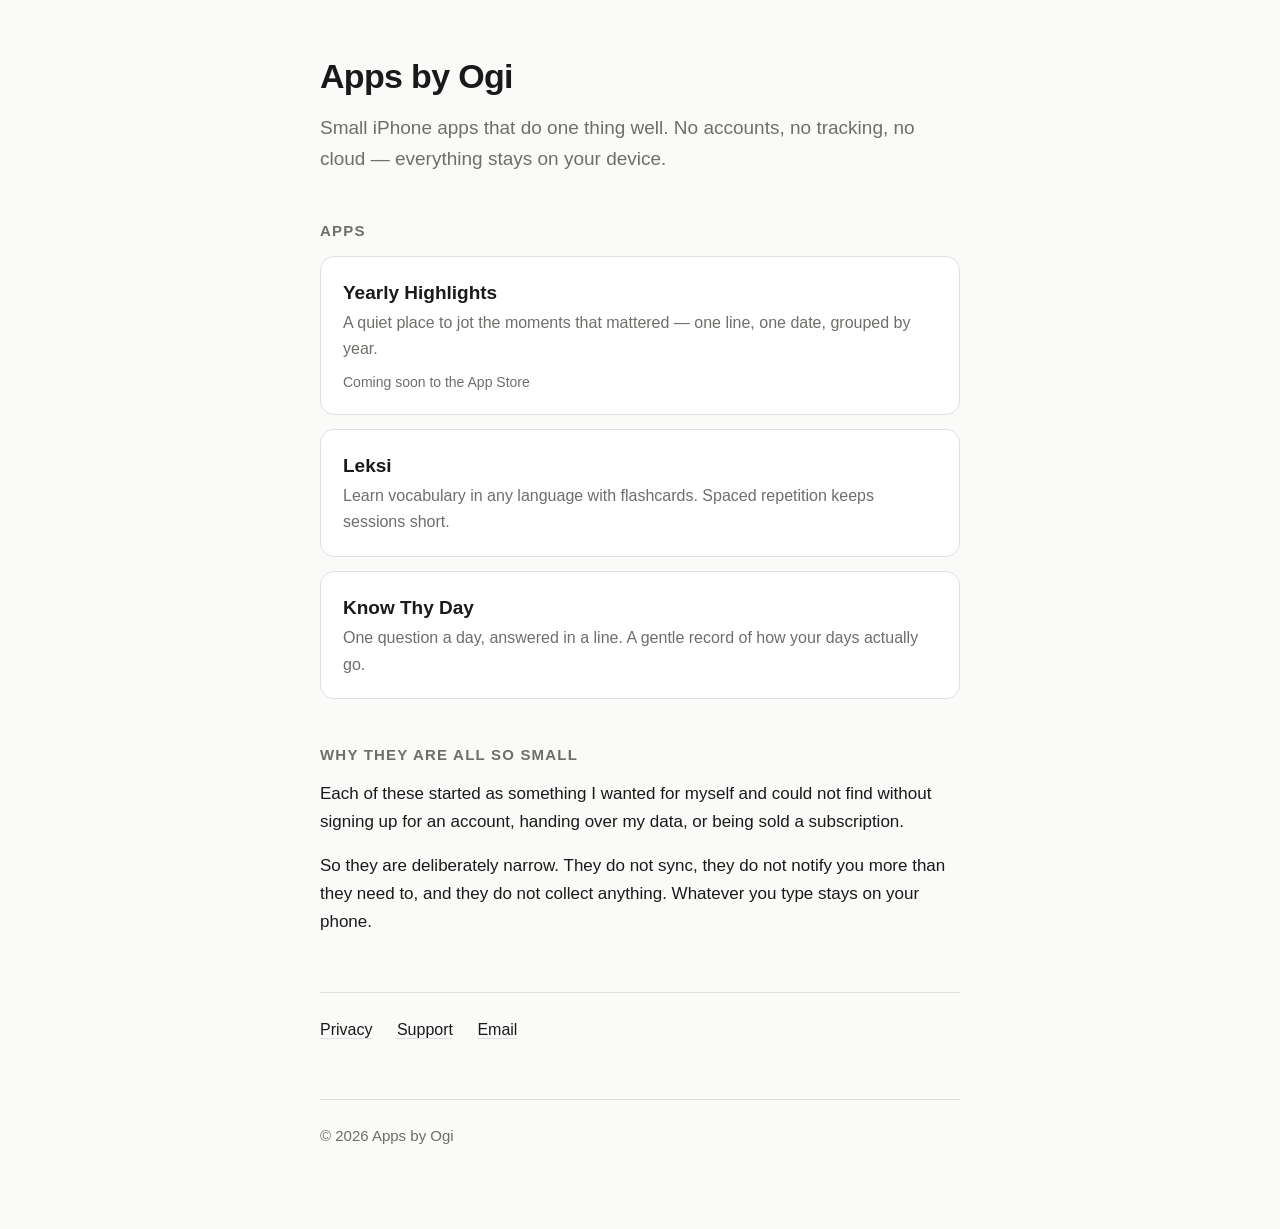
==== index.html @ 2ab4ef2c "Add the Apps by Ogi site Three static pages served from GitHub Pages, no build step:  - index.html  " ====
<!DOCTYPE html>
<html lang="en">
<head>
<meta charset="utf-8">
<meta name="viewport" content="width=device-width, initial-scale=1">
<title>Apps by Ogi</title>
<meta name="description" content="Small, private iPhone apps that do one thing well. No accounts, no tracking, no cloud.">
<link rel="stylesheet" href="style.css">
</head>
<body>
<main>
  <h1>Apps by Ogi</h1>
  <p class="lede">Small iPhone apps that do one thing well. No accounts, no tracking, no cloud — everything stays on your device.</p>

  <h2>Apps</h2>

  <div class="app">
    <div class="app-name">Yearly Highlights</div>
    <div class="app-desc">A quiet place to jot the moments that mattered — one line, one date, grouped by year.</div>
    <div class="app-soon">Coming soon to the App Store</div>
  </div>

  <a class="app" href="https://apps.apple.com/app/id6765842732">
    <div class="app-name">Leksi</div>
    <div class="app-desc">Learn vocabulary in any language with flashcards. Spaced repetition keeps sessions short.</div>
  </a>

  <a class="app" href="https://apps.apple.com/app/id6761689779">
    <div class="app-name">Know Thy Day</div>
    <div class="app-desc">One question a day, answered in a line. A gentle record of how your days actually go.</div>
  </a>

  <h2>Why they are all so small</h2>
  <p>Each of these started as something I wanted for myself and could not find without signing up for an account, handing over my data, or being sold a subscription.</p>
  <p>So they are deliberately narrow. They do not sync, they do not notify you more than they need to, and they do not collect anything. Whatever you type stays on your phone.</p>

  <nav>
    <a href="privacy.html">Privacy</a>
    <a href="support.html">Support</a>
    <a href="mailto:appsbyogi@gmail.com">Email</a>
  </nav>

  <footer>© 2026 Apps by Ogi</footer>
</main>
</body>
</html>
---- style.css ----
:root {
  --ground: #FAFAF8;
  --ink: #1A1A1A;
  --muted: #6E6E6A;
  --line: #E0E0E0;
  --card: #FFFFFF;
}

@media (prefers-color-scheme: dark) {
  :root {
    --ground: #141413;
    --ink: #F2F2EF;
    --muted: #9A9A96;
    --line: #2E2E2C;
    --card: #1C1C1A;
  }
}

* { box-sizing: border-box; }

body {
  margin: 0;
  padding: 48px 20px 80px;
  background: var(--ground);
  color: var(--ink);
  font: 17px/1.65 -apple-system, BlinkMacSystemFont, "Segoe UI", Roboto, Helvetica, Arial, sans-serif;
  -webkit-font-smoothing: antialiased;
}

main { max-width: 640px; margin: 0 auto; }

h1 { font-size: 34px; font-weight: 800; letter-spacing: -0.02em; margin: 0 0 8px; }
h2 { font-size: 15px; font-weight: 700; letter-spacing: 0.08em; text-transform: uppercase; color: var(--muted); margin: 44px 0 12px; }
h3 { font-size: 18px; font-weight: 600; margin: 28px 0 6px; }

p { margin: 0 0 16px; }
.lede { color: var(--muted); font-size: 19px; margin-bottom: 40px; }
.meta { color: var(--muted); font-size: 15px; }

a { color: var(--ink); text-decoration: underline; text-underline-offset: 3px; text-decoration-color: var(--line); }
a:hover { text-decoration-color: var(--ink); }

.app {
  display: block;
  background: var(--card);
  border: 1px solid var(--line);
  border-radius: 14px;
  padding: 20px 22px;
  margin-bottom: 14px;
  text-decoration: none;
  color: inherit;
}
a.app:hover { border-color: var(--muted); }
.app-name { font-size: 19px; font-weight: 700; margin-bottom: 2px; }
.app-desc { color: var(--muted); font-size: 16px; }
.app-soon { color: var(--muted); font-size: 14px; margin-top: 8px; }

nav { margin-top: 56px; padding-top: 24px; border-top: 1px solid var(--line); font-size: 16px; }
nav a { margin-right: 20px; }

footer { margin-top: 56px; padding-top: 24px; border-top: 1px solid var(--line); color: var(--muted); font-size: 15px; }
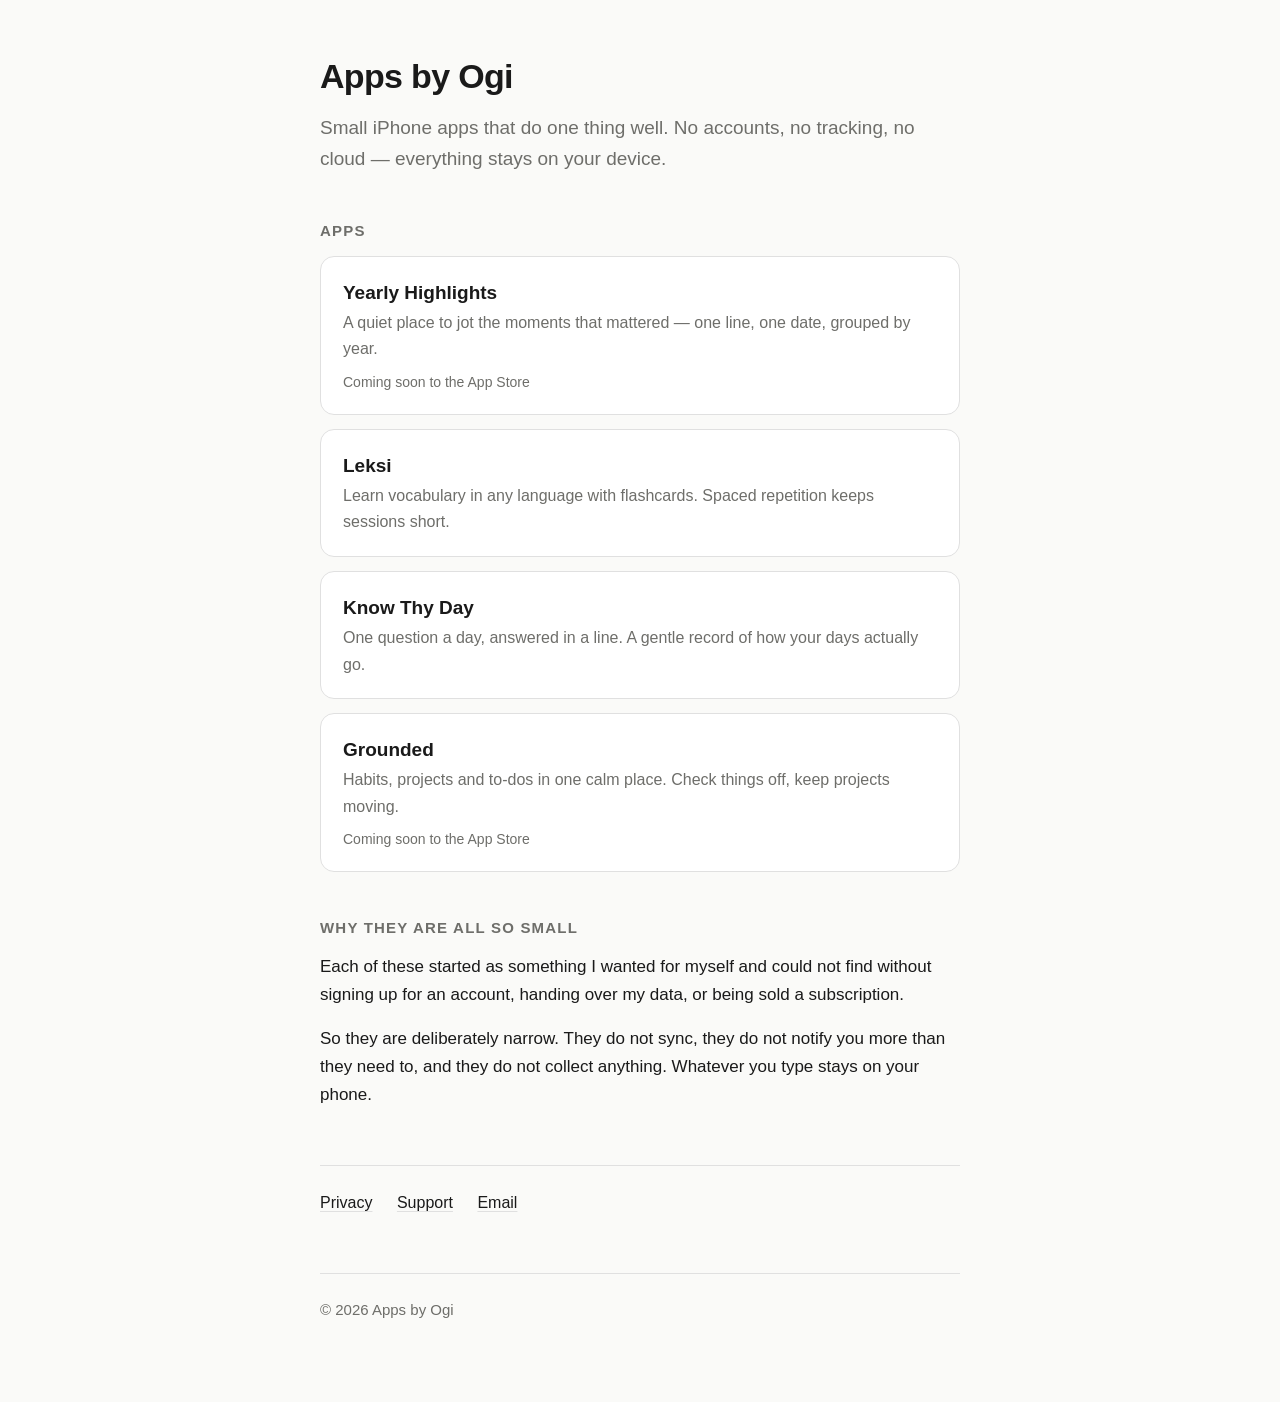
==== commit 3e31839c: "Add Grounded to the privacy policy, landing page and support page Co-Authored-By: Claude Sonnet 5.5 " ====
--- a/index.html
+++ b/index.html
@@ -30,6 +30,12 @@
     <div class="app-desc">One question a day, answered in a line. A gentle record of how your days actually go.</div>
   </a>
 
+  <div class="app">
+    <div class="app-name">Grounded</div>
+    <div class="app-desc">Habits, projects and to-dos in one calm place. Check things off, keep projects moving.</div>
+    <div class="app-soon">Coming soon to the App Store</div>
+  </div>
+
   <h2>Why they are all so small</h2>
   <p>Each of these started as something I wanted for myself and could not find without signing up for an account, handing over my data, or being sold a subscription.</p>
   <p>So they are deliberately narrow. They do not sync, they do not notify you more than they need to, and they do not collect anything. Whatever you type stays on your phone.</p>
